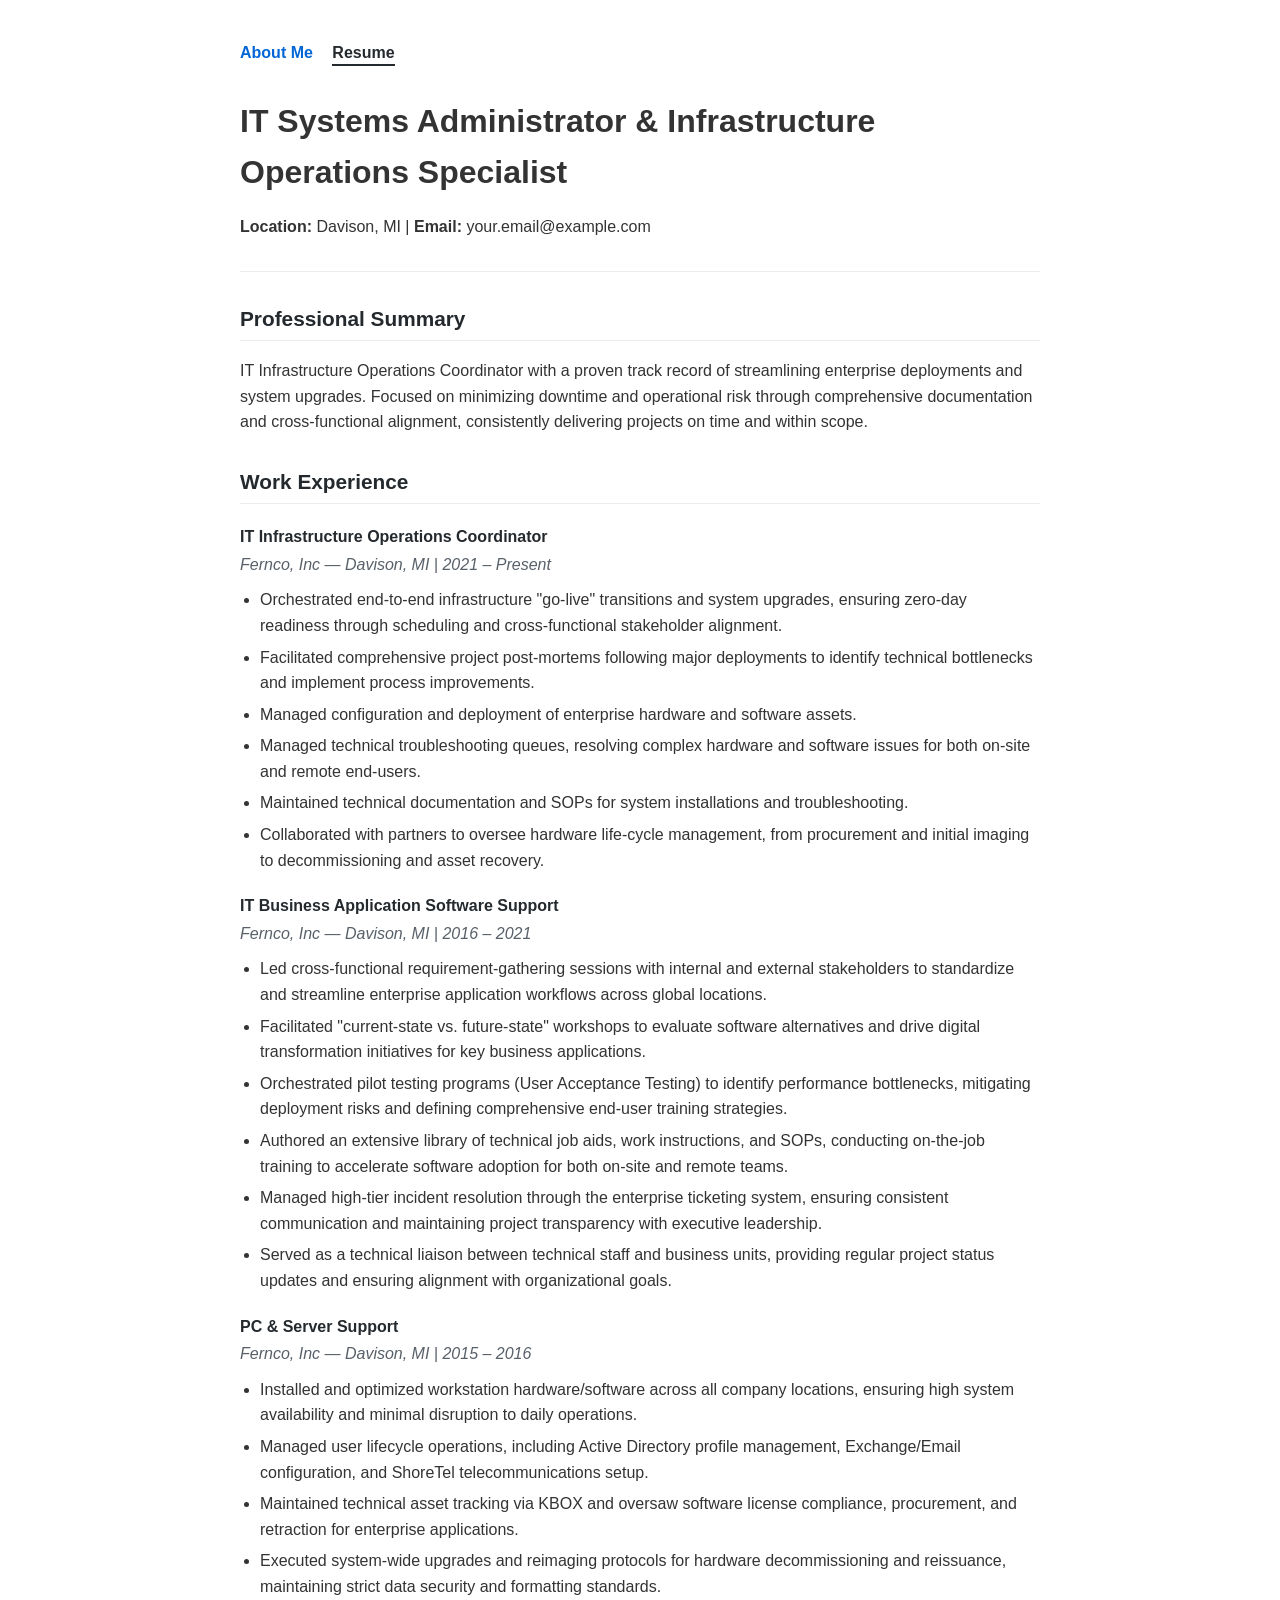
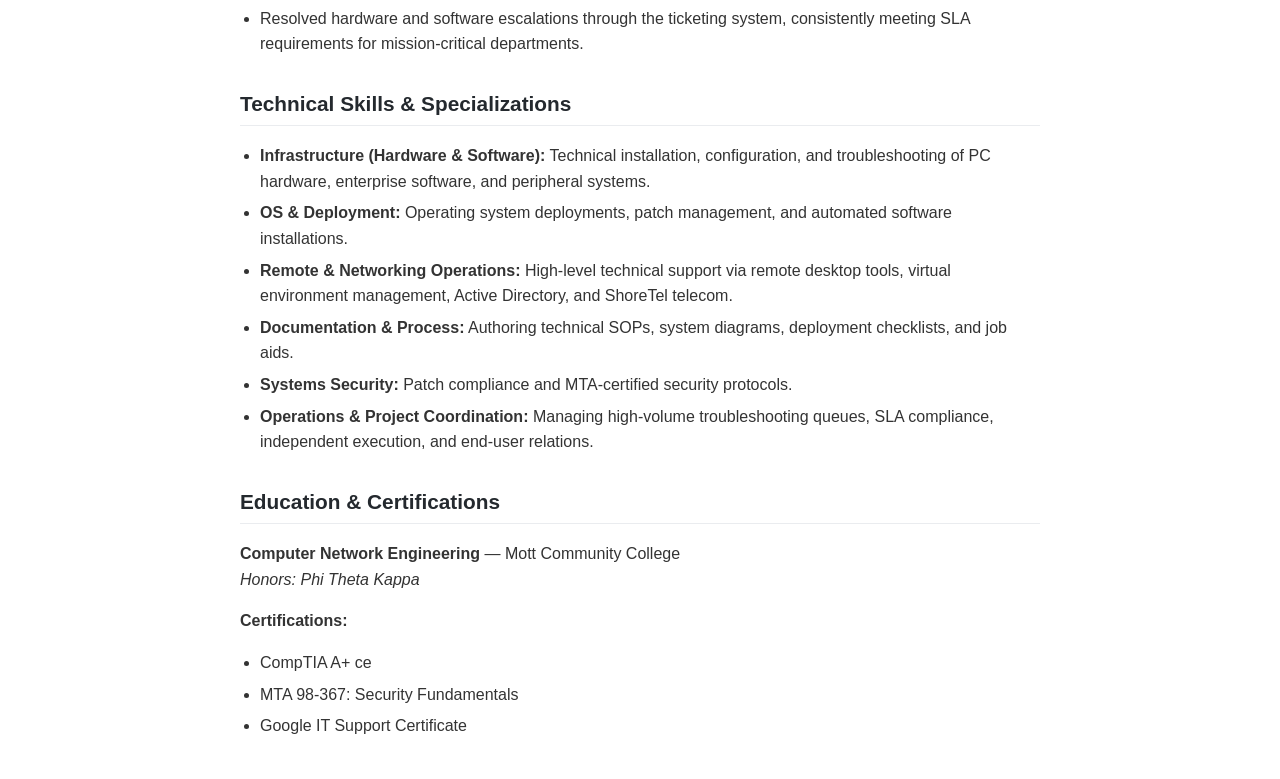
==== resume.html @ 6c5e86e8 "Add files via upload" ====
<!DOCTYPE html>
<html lang="en">
<head>
    <meta charset="UTF-8">
    <meta name="viewport" content="width=device-width, initial-scale=1.0">
    <title>Jacob Tutak - Experience</title>
    <style>
        body { font-family: -apple-system, BlinkMacSystemFont, "Segoe UI", Roboto, sans-serif; max-width: 800px; margin: 40px auto; padding: 0 20px; line-height: 1.6; color: #333; background: #fff; }
        nav { margin-bottom: 30px; }
        nav a { margin-right: 15px; text-decoration: none; font-weight: bold; color: #0366d6; }
        nav a.active { color: #24292e; border-bottom: 2px solid #24292e; padding-bottom: 3px; }
        header { border-bottom: 1px solid #eaecef; padding-bottom: 15px; margin-bottom: 20px; }
        h1 { margin: 0 0 5px 0; }
        h2 { border-bottom: 1px solid #eaecef; padding-bottom: 5px; margin-top: 30px; color: #24292e; font-size: 1.3em; }
        .job-title { font-weight: bold; color: #24292e; margin-top: 20px; margin-bottom: 2px; }
        .job-company { color: #586069; font-style: italic; margin-bottom: 10px; }
        ul { margin-top: 5px; padding-left: 20px; }
        li { margin-bottom: 6px; }
        .skills-grid { display: grid; grid-template-columns: 1fr 1fr; gap: 10px; }
        @media (max-width: 600px) { .skills-grid { grid-template-columns: 1fr; } }
    </style>
</head>
<body>
    <nav>
        <a href="index.html">About Me</a>
        <a href="resume.html" class="active">Resume</a>
    </nav>

    <header>
        <h1>IT Systems Administrator & Infrastructure Operations Specialist</h1>
        <p><strong>Location:</strong> Davison, MI | <strong>Email:</strong> your.email@example.com</p>
    </header>

    <section>
        <h2>Professional Summary</h2>
        <p>IT Infrastructure Operations Coordinator with a proven track record of streamlining enterprise deployments and system upgrades. Focused on minimizing downtime and operational risk through comprehensive documentation and cross-functional alignment, consistently delivering projects on time and within scope.</p>
    </section>

    <section>
        <h2>Work Experience</h2>
        
        <div class="job-title">IT Infrastructure Operations Coordinator</div>
        <div class="job-company">Fernco, Inc — Davison, MI | 2021 – Present</div>
        <ul>
            <li>Orchestrated end-to-end infrastructure "go-live" transitions and system upgrades, ensuring zero-day readiness through scheduling and cross-functional stakeholder alignment.</li>
            <li>Facilitated comprehensive project post-mortems following major deployments to identify technical bottlenecks and implement process improvements.</li>
            <li>Managed configuration and deployment of enterprise hardware and software assets.</li>
            <li>Managed technical troubleshooting queues, resolving complex hardware and software issues for both on-site and remote end-users.</li>
            <li>Maintained technical documentation and SOPs for system installations and troubleshooting.</li>
            <li>Collaborated with partners to oversee hardware life-cycle management, from procurement and initial imaging to decommissioning and asset recovery.</li>
        </ul>

        <div class="job-title">IT Business Application Software Support</div>
        <div class="job-company">Fernco, Inc — Davison, MI | 2016 – 2021</div>
        <ul>
            <li>Led cross-functional requirement-gathering sessions with internal and external stakeholders to standardize and streamline enterprise application workflows across global locations.</li>
            <li>Facilitated "current-state vs. future-state" workshops to evaluate software alternatives and drive digital transformation initiatives for key business applications.</li>
            <li>Orchestrated pilot testing programs (User Acceptance Testing) to identify performance bottlenecks, mitigating deployment risks and defining comprehensive end-user training strategies.</li>
            <li>Authored an extensive library of technical job aids, work instructions, and SOPs, conducting on-the-job training to accelerate software adoption for both on-site and remote teams.</li>
            <li>Managed high-tier incident resolution through the enterprise ticketing system, ensuring consistent communication and maintaining project transparency with executive leadership.</li>
            <li>Served as a technical liaison between technical staff and business units, providing regular project status updates and ensuring alignment with organizational goals.</li>
        </ul>

        <div class="job-title">PC & Server Support</div>
        <div class="job-company">Fernco, Inc — Davison, MI | 2015 – 2016</div>
        <ul>
            <li>Installed and optimized workstation hardware/software across all company locations, ensuring high system availability and minimal disruption to daily operations.</li>
            <li>Managed user lifecycle operations, including Active Directory profile management, Exchange/Email configuration, and ShoreTel telecommunications setup.</li>
            <li>Maintained technical asset tracking via KBOX and oversaw software license compliance, procurement, and retraction for enterprise applications.</li>
            <li>Executed system-wide upgrades and reimaging protocols for hardware decommissioning and reissuance, maintaining strict data security and formatting standards.</li>
            <li>Resolved hardware and software escalations through the ticketing system, consistently meeting SLA requirements for mission-critical departments.</li>
        </ul>
    </section>

    <section>
        <h2>Technical Skills & Specializations</h2>
        <ul>
            <li><strong>Infrastructure (Hardware & Software):</strong> Technical installation, configuration, and troubleshooting of PC hardware, enterprise software, and peripheral systems.</li>
            <li><strong>OS & Deployment:</strong> Operating system deployments, patch management, and automated software installations.</li>
            <li><strong>Remote & Networking Operations:</strong> High-level technical support via remote desktop tools, virtual environment management, Active Directory, and ShoreTel telecom.</li>
            <li><strong>Documentation & Process:</strong> Authoring technical SOPs, system diagrams, deployment checklists, and job aids.</li>
            <li><strong>Systems Security:</strong> Patch compliance and MTA-certified security protocols.</li>
            <li><strong>Operations & Project Coordination:</strong> Managing high-volume troubleshooting queues, SLA compliance, independent execution, and end-user relations.</li>
        </ul>
    </section>

    <section>
        <h2>Education & Certifications</h2>
        <p><strong>Computer Network Engineering</strong> — Mott Community College<br>
        <em>Honors: Phi Theta Kappa</em></p>
        
        <p><strong>Certifications:</strong></p>
        <ul>
            <li>CompTIA A+ ce</li>
            <li>MTA 98-367: Security Fundamentals</li>
            <li>Google IT Support Certificate</li>
        </ul>
    </section>
</body>
</html>
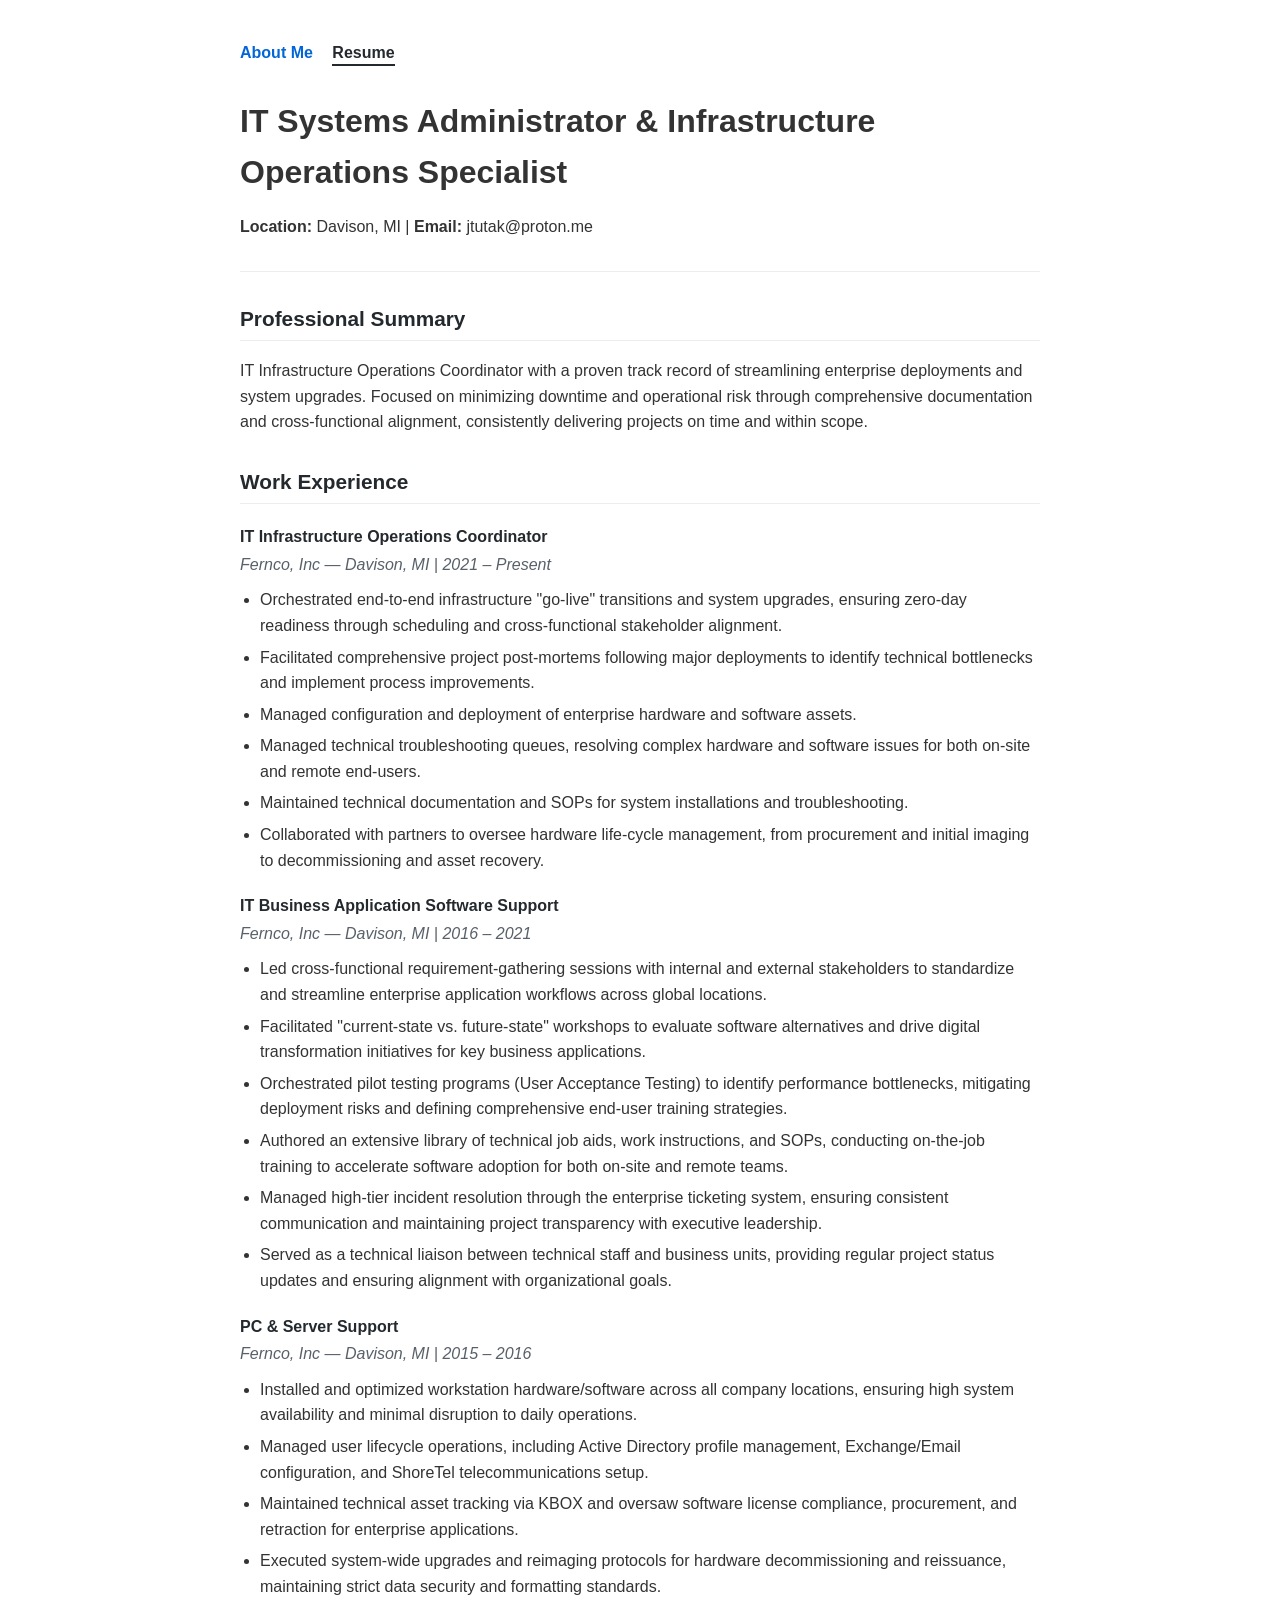
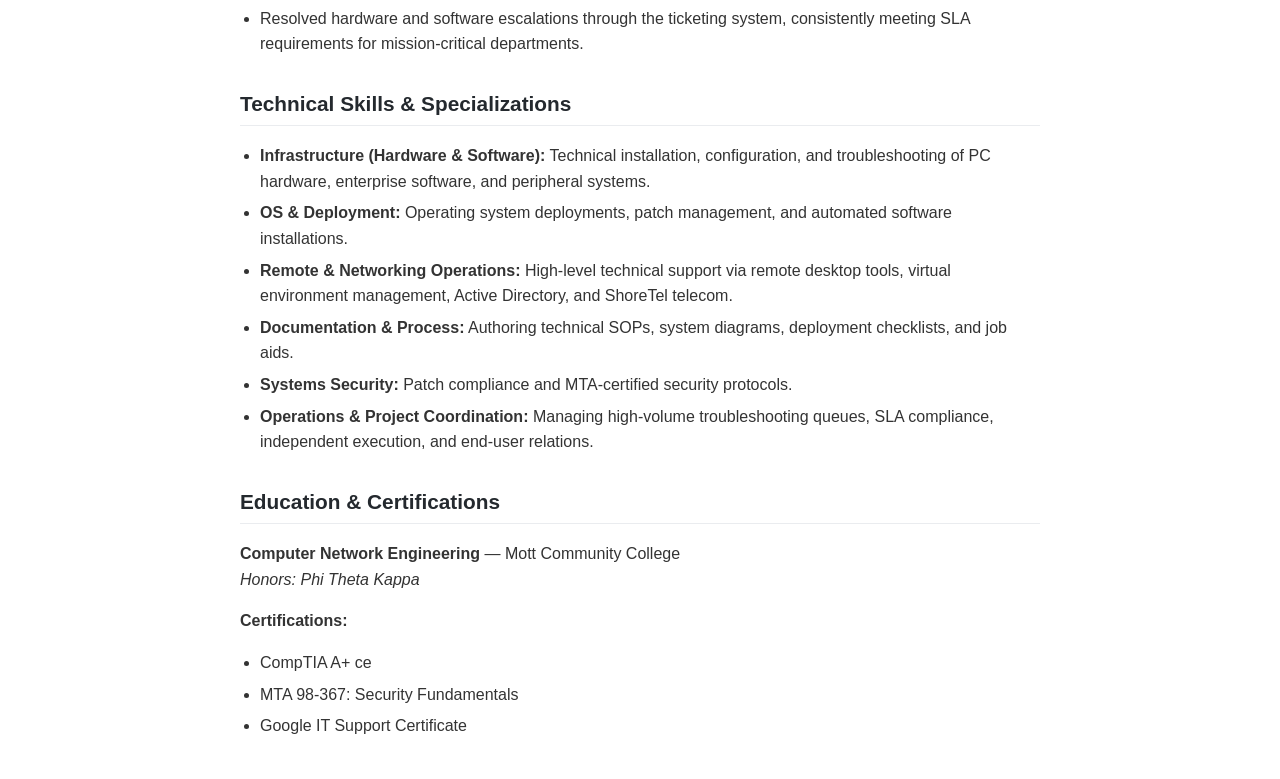
==== commit 0cb4de71: "Update email and formatting in resume.html Updated email address in the resume and made minor format" ====
--- a/resume.html
+++ b/resume.html
@@ -28,7 +28,7 @@
 
     <header>
         <h1>IT Systems Administrator & Infrastructure Operations Specialist</h1>
-        <p><strong>Location:</strong> Davison, MI | <strong>Email:</strong> your.email@example.com</p>
+        <p><strong>Location:</strong> Davison, MI | <strong>Email:</strong> jtutak@proton.me</p>
     </header>
 
     <section>
@@ -97,4 +97,4 @@
         </ul>
     </section>
 </body>
-</html>+</html>
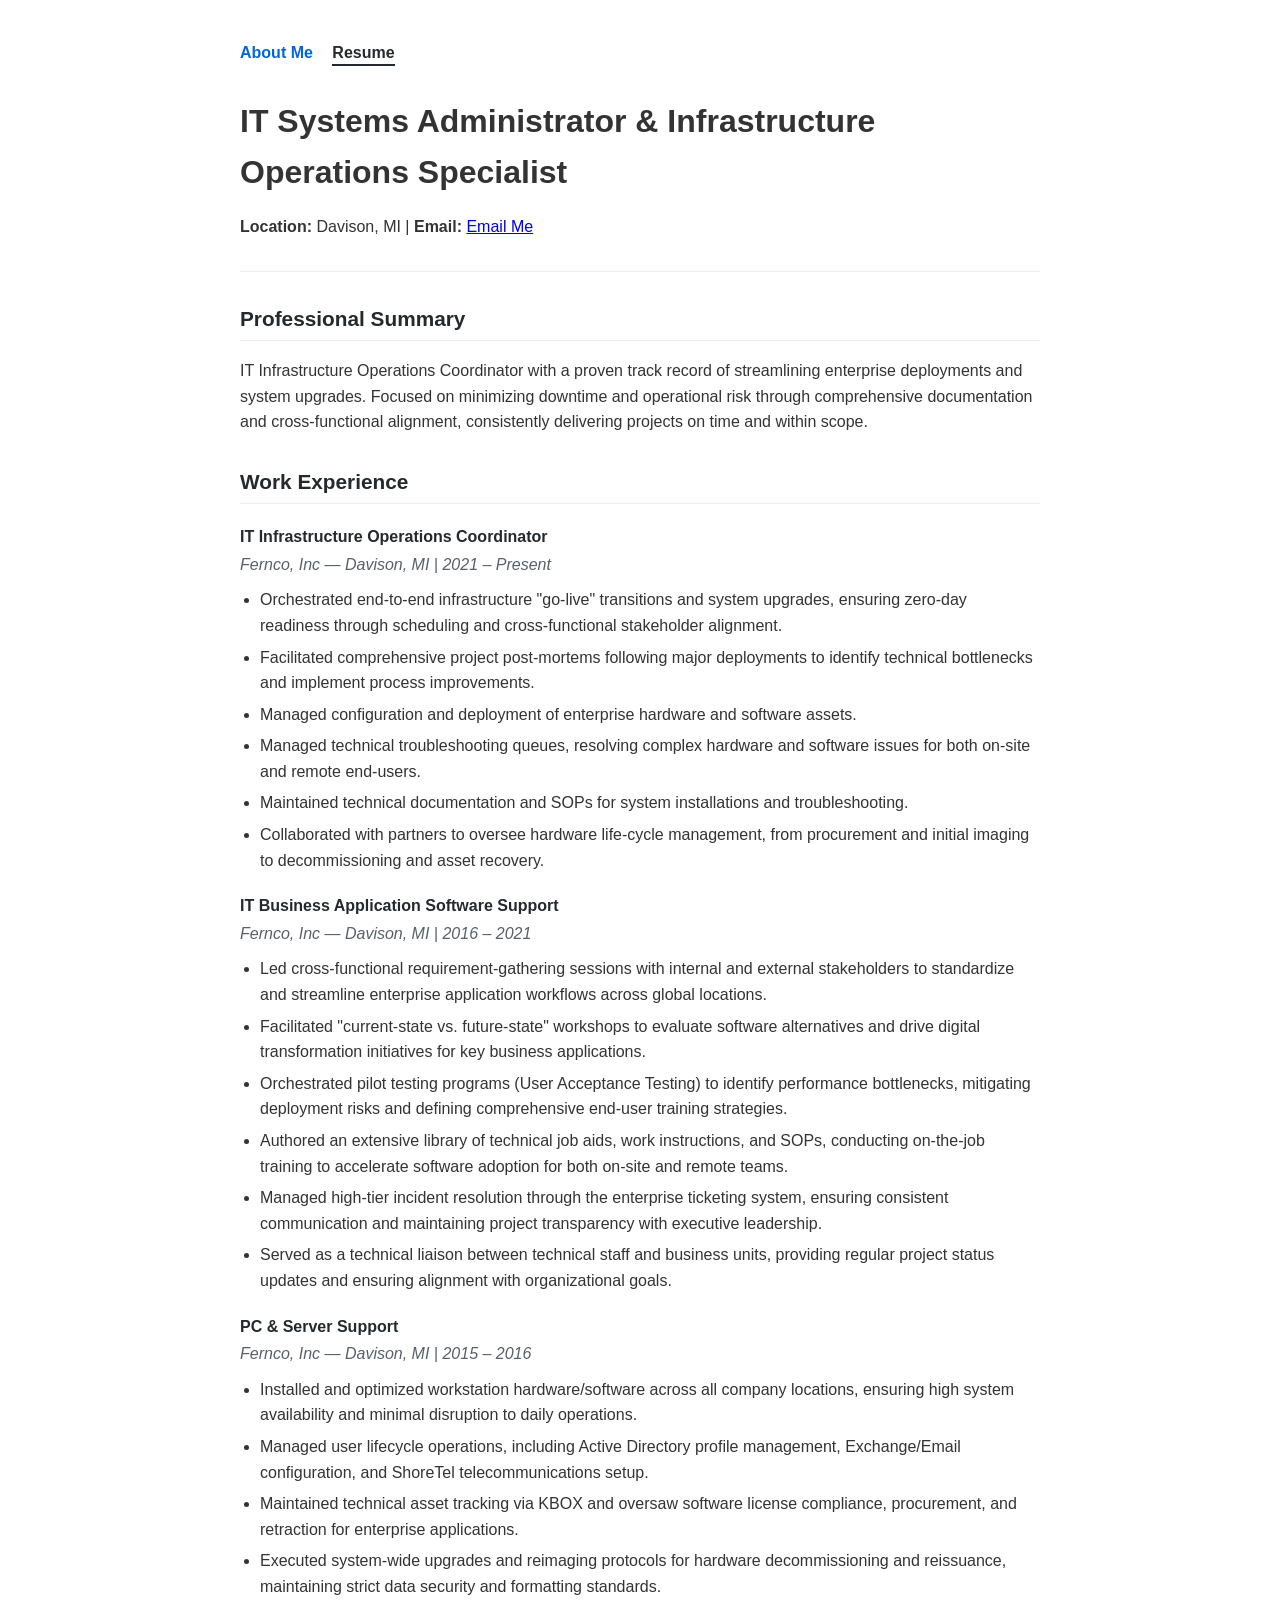
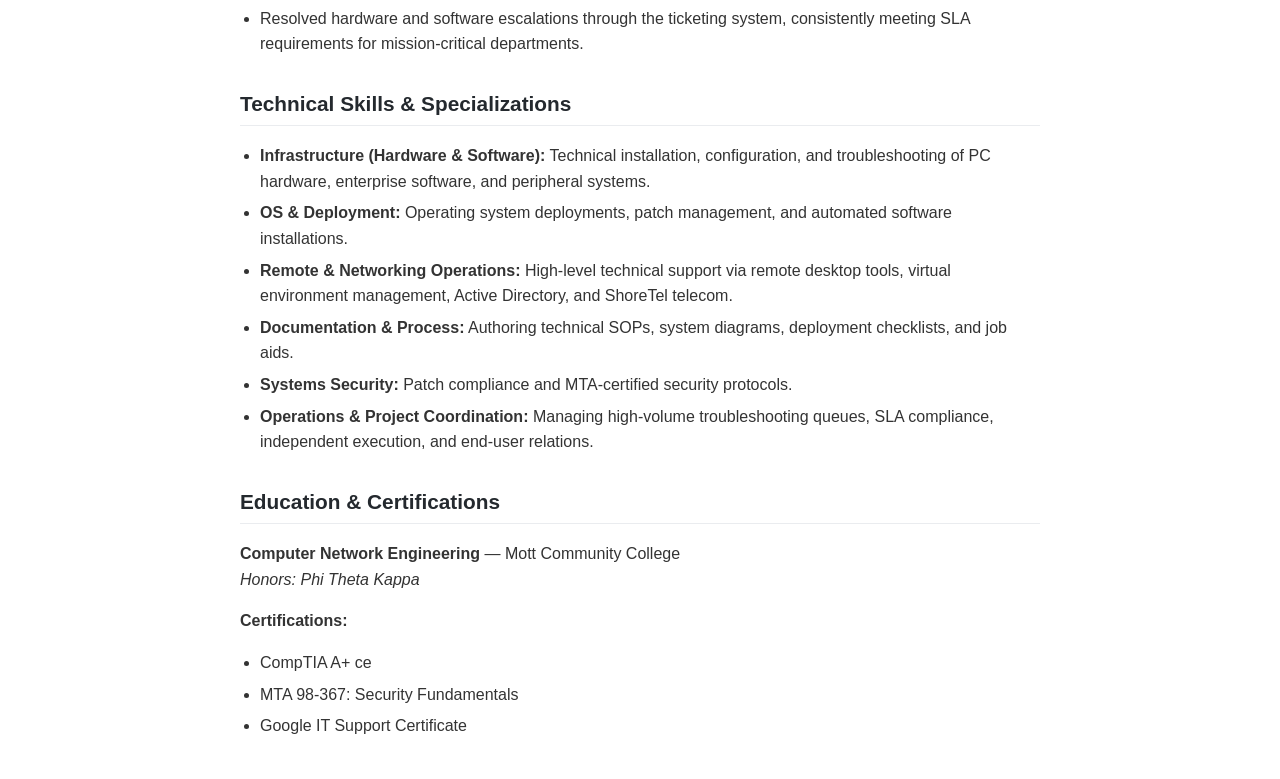
==== commit af4aa8e3: "Enhance resume.html with email link and formatting Updated the resume HTML file to include a mailto " ====
--- a/resume.html
+++ b/resume.html
@@ -28,7 +28,7 @@
 
     <header>
         <h1>IT Systems Administrator & Infrastructure Operations Specialist</h1>
-        <p><strong>Location:</strong> Davison, MI | <strong>Email:</strong> jtutak@proton.me</p>
+        <p><strong>Location:</strong> Davison, MI | <strong>Email:</strong> <a href="mailto:jtutak@proton.me">Email Me</a></p>
     </header>
 
     <section>
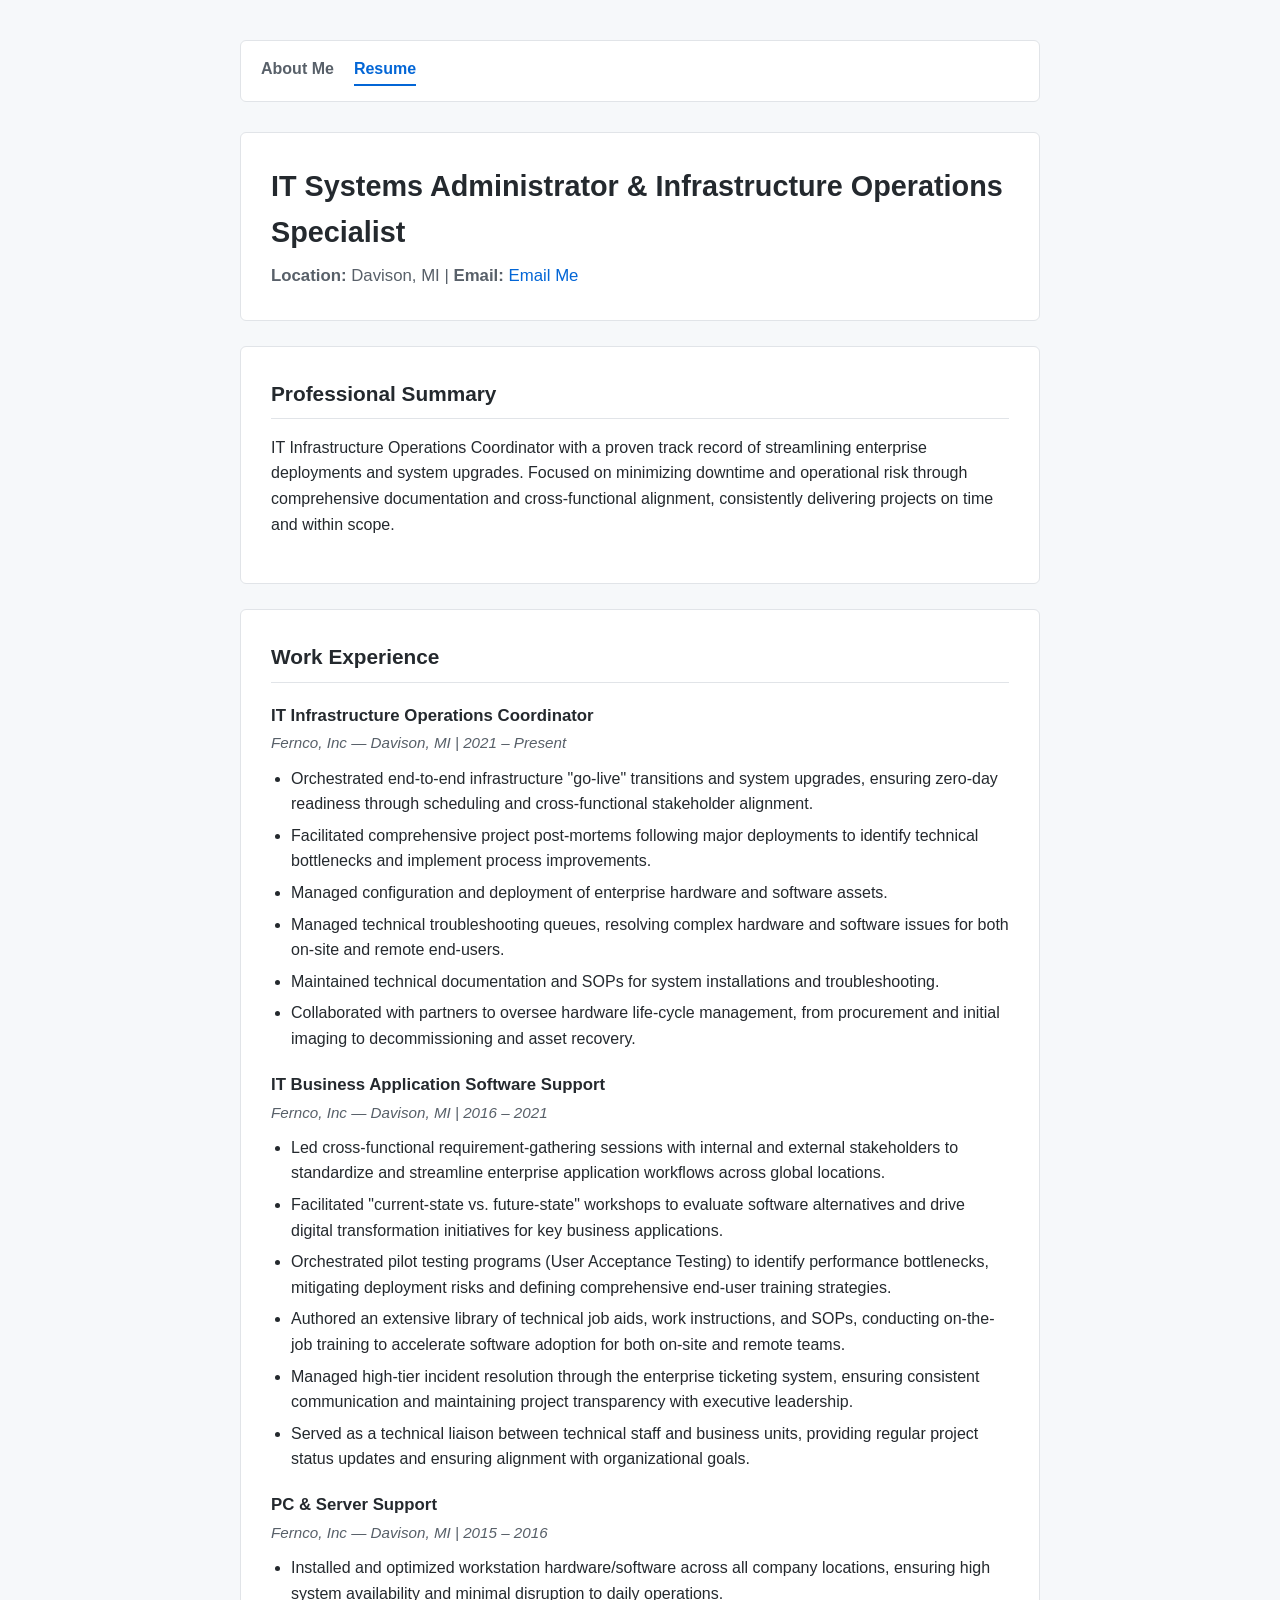
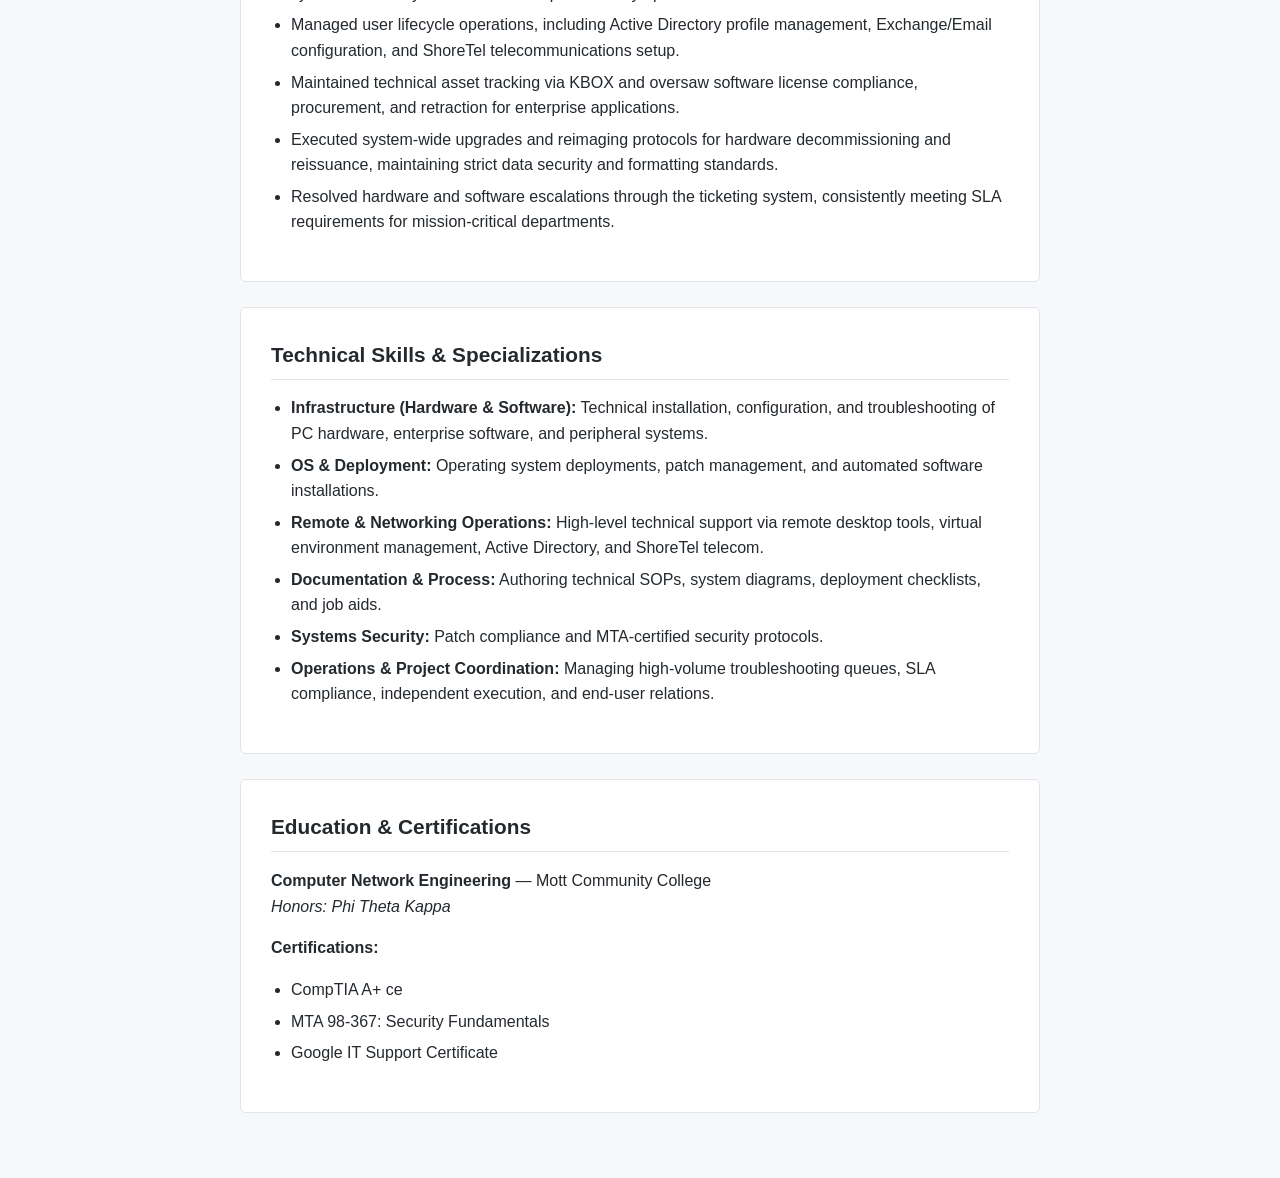
==== commit 76bf8009: "Add files via upload" ====
--- a/resume.html
+++ b/resume.html
@@ -3,22 +3,9 @@
 <head>
     <meta charset="UTF-8">
     <meta name="viewport" content="width=device-width, initial-scale=1.0">
-    <title>Jacob Tutak - Experience</title>
-    <style>
-        body { font-family: -apple-system, BlinkMacSystemFont, "Segoe UI", Roboto, sans-serif; max-width: 800px; margin: 40px auto; padding: 0 20px; line-height: 1.6; color: #333; background: #fff; }
-        nav { margin-bottom: 30px; }
-        nav a { margin-right: 15px; text-decoration: none; font-weight: bold; color: #0366d6; }
-        nav a.active { color: #24292e; border-bottom: 2px solid #24292e; padding-bottom: 3px; }
-        header { border-bottom: 1px solid #eaecef; padding-bottom: 15px; margin-bottom: 20px; }
-        h1 { margin: 0 0 5px 0; }
-        h2 { border-bottom: 1px solid #eaecef; padding-bottom: 5px; margin-top: 30px; color: #24292e; font-size: 1.3em; }
-        .job-title { font-weight: bold; color: #24292e; margin-top: 20px; margin-bottom: 2px; }
-        .job-company { color: #586069; font-style: italic; margin-bottom: 10px; }
-        ul { margin-top: 5px; padding-left: 20px; }
-        li { margin-bottom: 6px; }
-        .skills-grid { display: grid; grid-template-columns: 1fr 1fr; gap: 10px; }
-        @media (max-width: 600px) { .skills-grid { grid-template-columns: 1fr; } }
-    </style>
+    <title>Jacob Tutak - Resume</title>
+    <!-- external CSS file -->
+    <link rel="stylesheet" href="style.css">
 </head>
 <body>
     <nav>
@@ -28,73 +15,75 @@
 
     <header>
         <h1>IT Systems Administrator & Infrastructure Operations Specialist</h1>
-        <p><strong>Location:</strong> Davison, MI | <strong>Email:</strong> <a href="mailto:jtutak@proton.me">Email Me</a></p>
+        <p class="tagline"><strong>Location:</strong> Davison, MI | <strong>Email:</strong> <a href="mailto:jtutak@proton.me">Email Me</a></p>
     </header>
 
-    <section>
-        <h2>Professional Summary</h2>
-        <p>IT Infrastructure Operations Coordinator with a proven track record of streamlining enterprise deployments and system upgrades. Focused on minimizing downtime and operational risk through comprehensive documentation and cross-functional alignment, consistently delivering projects on time and within scope.</p>
-    </section>
+    <main>
+        <div class="card">
+            <h2>Professional Summary</h2>
+            <p>IT Infrastructure Operations Coordinator with a proven track record of streamlining enterprise deployments and system upgrades. Focused on minimizing downtime and operational risk through comprehensive documentation and cross-functional alignment, consistently delivering projects on time and within scope.</p>
+        </div>
 
-    <section>
-        <h2>Work Experience</h2>
-        
-        <div class="job-title">IT Infrastructure Operations Coordinator</div>
-        <div class="job-company">Fernco, Inc — Davison, MI | 2021 – Present</div>
-        <ul>
-            <li>Orchestrated end-to-end infrastructure "go-live" transitions and system upgrades, ensuring zero-day readiness through scheduling and cross-functional stakeholder alignment.</li>
-            <li>Facilitated comprehensive project post-mortems following major deployments to identify technical bottlenecks and implement process improvements.</li>
-            <li>Managed configuration and deployment of enterprise hardware and software assets.</li>
-            <li>Managed technical troubleshooting queues, resolving complex hardware and software issues for both on-site and remote end-users.</li>
-            <li>Maintained technical documentation and SOPs for system installations and troubleshooting.</li>
-            <li>Collaborated with partners to oversee hardware life-cycle management, from procurement and initial imaging to decommissioning and asset recovery.</li>
-        </ul>
+        <div class="card">
+            <h2>Work Experience</h2>
+            
+            <div class="job-title">IT Infrastructure Operations Coordinator</div>
+            <div class="job-company">Fernco, Inc — Davison, MI | 2021 – Present</div>
+            <ul>
+                <li>Orchestrated end-to-end infrastructure "go-live" transitions and system upgrades, ensuring zero-day readiness through scheduling and cross-functional stakeholder alignment.</li>
+                <li>Facilitated comprehensive project post-mortems following major deployments to identify technical bottlenecks and implement process improvements.</li>
+                <li>Managed configuration and deployment of enterprise hardware and software assets.</li>
+                <li>Managed technical troubleshooting queues, resolving complex hardware and software issues for both on-site and remote end-users.</li>
+                <li>Maintained technical documentation and SOPs for system installations and troubleshooting.</li>
+                <li>Collaborated with partners to oversee hardware life-cycle management, from procurement and initial imaging to decommissioning and asset recovery.</li>
+            </ul>
 
-        <div class="job-title">IT Business Application Software Support</div>
-        <div class="job-company">Fernco, Inc — Davison, MI | 2016 – 2021</div>
-        <ul>
-            <li>Led cross-functional requirement-gathering sessions with internal and external stakeholders to standardize and streamline enterprise application workflows across global locations.</li>
-            <li>Facilitated "current-state vs. future-state" workshops to evaluate software alternatives and drive digital transformation initiatives for key business applications.</li>
-            <li>Orchestrated pilot testing programs (User Acceptance Testing) to identify performance bottlenecks, mitigating deployment risks and defining comprehensive end-user training strategies.</li>
-            <li>Authored an extensive library of technical job aids, work instructions, and SOPs, conducting on-the-job training to accelerate software adoption for both on-site and remote teams.</li>
-            <li>Managed high-tier incident resolution through the enterprise ticketing system, ensuring consistent communication and maintaining project transparency with executive leadership.</li>
-            <li>Served as a technical liaison between technical staff and business units, providing regular project status updates and ensuring alignment with organizational goals.</li>
-        </ul>
+            <div class="job-title">IT Business Application Software Support</div>
+            <div class="job-company">Fernco, Inc — Davison, MI | 2016 – 2021</div>
+            <ul>
+                <li>Led cross-functional requirement-gathering sessions with internal and external stakeholders to standardize and streamline enterprise application workflows across global locations.</li>
+                <li>Facilitated "current-state vs. future-state" workshops to evaluate software alternatives and drive digital transformation initiatives for key business applications.</li>
+                <li>Orchestrated pilot testing programs (User Acceptance Testing) to identify performance bottlenecks, mitigating deployment risks and defining comprehensive end-user training strategies.</li>
+                <li>Authored an extensive library of technical job aids, work instructions, and SOPs, conducting on-the-job training to accelerate software adoption for both on-site and remote teams.</li>
+                <li>Managed high-tier incident resolution through the enterprise ticketing system, ensuring consistent communication and maintaining project transparency with executive leadership.</li>
+                <li>Served as a technical liaison between technical staff and business units, providing regular project status updates and ensuring alignment with organizational goals.</li>
+            </ul>
 
-        <div class="job-title">PC & Server Support</div>
-        <div class="job-company">Fernco, Inc — Davison, MI | 2015 – 2016</div>
-        <ul>
-            <li>Installed and optimized workstation hardware/software across all company locations, ensuring high system availability and minimal disruption to daily operations.</li>
-            <li>Managed user lifecycle operations, including Active Directory profile management, Exchange/Email configuration, and ShoreTel telecommunications setup.</li>
-            <li>Maintained technical asset tracking via KBOX and oversaw software license compliance, procurement, and retraction for enterprise applications.</li>
-            <li>Executed system-wide upgrades and reimaging protocols for hardware decommissioning and reissuance, maintaining strict data security and formatting standards.</li>
-            <li>Resolved hardware and software escalations through the ticketing system, consistently meeting SLA requirements for mission-critical departments.</li>
-        </ul>
-    </section>
+            <div class="job-title">PC & Server Support</div>
+            <div class="job-company">Fernco, Inc — Davison, MI | 2015 – 2016</div>
+            <ul>
+                <li>Installed and optimized workstation hardware/software across all company locations, ensuring high system availability and minimal disruption to daily operations.</li>
+                <li>Managed user lifecycle operations, including Active Directory profile management, Exchange/Email configuration, and ShoreTel telecommunications setup.</li>
+                <li>Maintained technical asset tracking via KBOX and oversaw software license compliance, procurement, and retraction for enterprise applications.</li>
+                <li>Executed system-wide upgrades and reimaging protocols for hardware decommissioning and reissuance, maintaining strict data security and formatting standards.</li>
+                <li>Resolved hardware and software escalations through the ticketing system, consistently meeting SLA requirements for mission-critical departments.</li>
+            </ul>
+        </div>
 
-    <section>
-        <h2>Technical Skills & Specializations</h2>
-        <ul>
-            <li><strong>Infrastructure (Hardware & Software):</strong> Technical installation, configuration, and troubleshooting of PC hardware, enterprise software, and peripheral systems.</li>
-            <li><strong>OS & Deployment:</strong> Operating system deployments, patch management, and automated software installations.</li>
-            <li><strong>Remote & Networking Operations:</strong> High-level technical support via remote desktop tools, virtual environment management, Active Directory, and ShoreTel telecom.</li>
-            <li><strong>Documentation & Process:</strong> Authoring technical SOPs, system diagrams, deployment checklists, and job aids.</li>
-            <li><strong>Systems Security:</strong> Patch compliance and MTA-certified security protocols.</li>
-            <li><strong>Operations & Project Coordination:</strong> Managing high-volume troubleshooting queues, SLA compliance, independent execution, and end-user relations.</li>
-        </ul>
-    </section>
+        <div class="card">
+            <h2>Technical Skills & Specializations</h2>
+            <ul>
+                <li><strong>Infrastructure (Hardware & Software):</strong> Technical installation, configuration, and troubleshooting of PC hardware, enterprise software, and peripheral systems.</li>
+                <li><strong>OS & Deployment:</strong> Operating system deployments, patch management, and automated software installations.</li>
+                <li><strong>Remote & Networking Operations:</strong> High-level technical support via remote desktop tools, virtual environment management, Active Directory, and ShoreTel telecom.</li>
+                <li><strong>Documentation & Process:</strong> Authoring technical SOPs, system diagrams, deployment checklists, and job aids.</li>
+                <li><strong>Systems Security:</strong> Patch compliance and MTA-certified security protocols.</li>
+                <li><strong>Operations & Project Coordination:</strong> Managing high-volume troubleshooting queues, SLA compliance, independent execution, and end-user relations.</li>
+            </ul>
+        </div>
 
-    <section>
-        <h2>Education & Certifications</h2>
-        <p><strong>Computer Network Engineering</strong> — Mott Community College<br>
-        <em>Honors: Phi Theta Kappa</em></p>
-        
-        <p><strong>Certifications:</strong></p>
-        <ul>
-            <li>CompTIA A+ ce</li>
-            <li>MTA 98-367: Security Fundamentals</li>
-            <li>Google IT Support Certificate</li>
-        </ul>
-    </section>
+        <div class="card">
+            <h2>Education & Certifications</h2>
+            <p><strong>Computer Network Engineering</strong> — Mott Community College<br>
+            <em>Honors: Phi Theta Kappa</em></p>
+            
+            <p><strong>Certifications:</strong></p>
+            <ul>
+                <li>CompTIA A+ ce</li>
+                <li>MTA 98-367: Security Fundamentals</li>
+                <li>Google IT Support Certificate</li>
+            </ul>
+        </div>
+    </main>
 </body>
-</html>
+</html>
--- a/style.css
+++ b/style.css
@@ -0,0 +1,70 @@
+:root {
+    --primary: #0366d6;
+    --text-main: #24292e;
+    --text-muted: #586069;
+    --bg-body: #f6f8fa;
+    --bg-card: #ffffff;
+    --border-color: #e1e4e8;
+}
+
+body { 
+    font-family: -apple-system, BlinkMacSystemFont, "Segoe UI", Roboto, Helvetica, Arial, sans-serif; 
+    max-width: 800px; 
+    margin: 0 auto; 
+    padding: 40px 20px; 
+    line-height: 1.6; 
+    color: var(--text-main); 
+    background: var(--bg-body); 
+}
+
+/* Navigation Bar */
+nav { 
+    background: var(--bg-card);
+    padding: 15px 20px;
+    border-radius: 6px;
+    border: 1px solid var(--border-color);
+    margin-bottom: 30px;
+    display: flex;
+    gap: 20px;
+}
+nav a { 
+    text-decoration: none; 
+    font-weight: 600; 
+    color: var(--text-muted); 
+    transition: color 0.2s;
+}
+nav a:hover { color: var(--primary); }
+nav a.active { 
+    color: var(--primary); 
+    border-bottom: 2px solid var(--primary); 
+    padding-bottom: 2px; 
+}
+
+/* Headers & Containers */
+header { 
+    background: var(--bg-card);
+    padding: 30px;
+    border-radius: 6px;
+    border: 1px solid var(--border-color);
+    margin-bottom: 25px; 
+}
+h1 { margin: 0 0 8px 0; font-size: 1.8em; color: var(--text-main); }
+.tagline { color: var(--text-muted); font-size: 1.05em; margin: 0; }
+
+.card { 
+    background: var(--bg-card); 
+    padding: 30px; 
+    border-radius: 6px; 
+    border: 1px solid var(--border-color); 
+    margin-bottom: 25px; 
+}
+h2 { margin-top: 0; color: var(--text-main); font-size: 1.3em; border-bottom: 1px solid var(--border-color); padding-bottom: 8px; margin-bottom: 15px; }
+
+.job-title { font-weight: 700; color: var(--text-main); margin-top: 20px; margin-bottom: 2px; font-size: 1.05em; }
+.job-company { color: var(--text-muted); font-style: italic; margin-bottom: 10px; font-size: 0.95em; }
+
+ul { margin-top: 5px; padding-left: 20px; color: var(--text-main); }
+li { margin-bottom: 6px; }
+
+a { color: var(--primary); text-decoration: none; }
+a:hover { text-decoration: underline; }
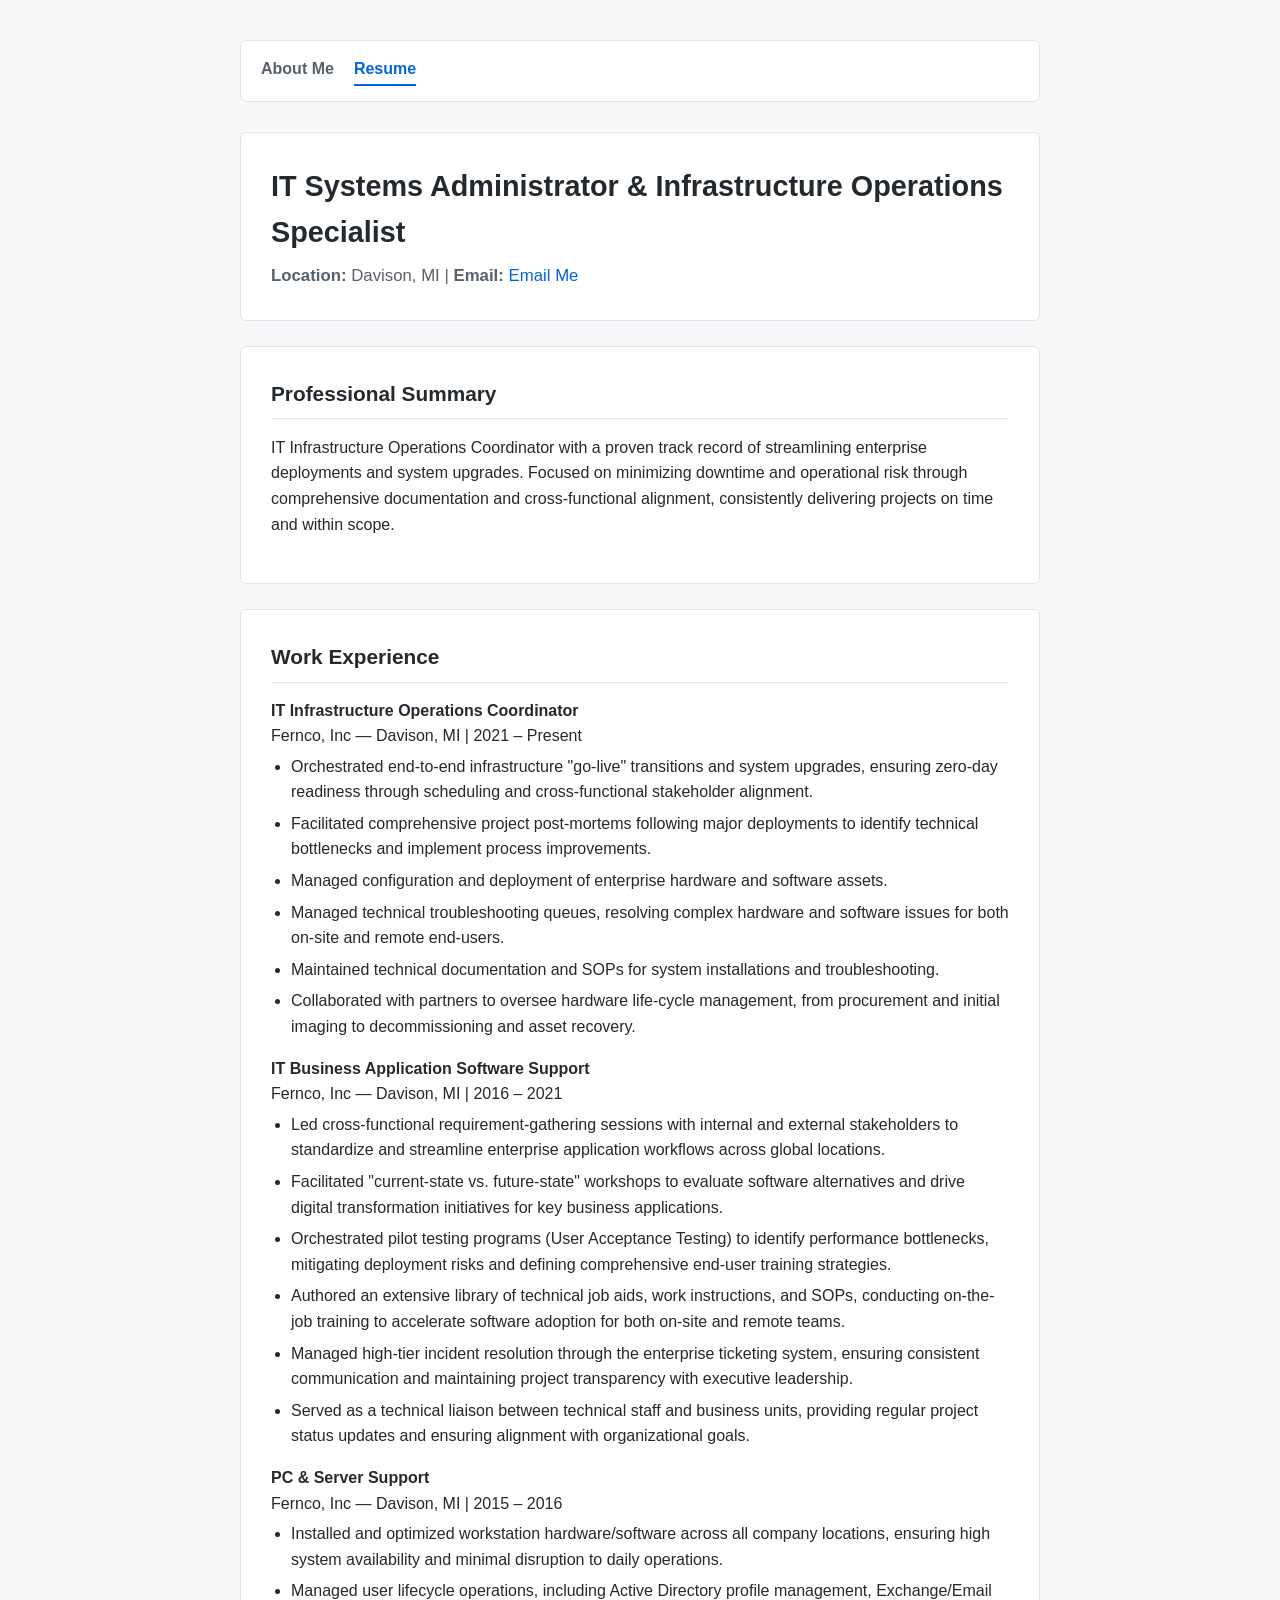
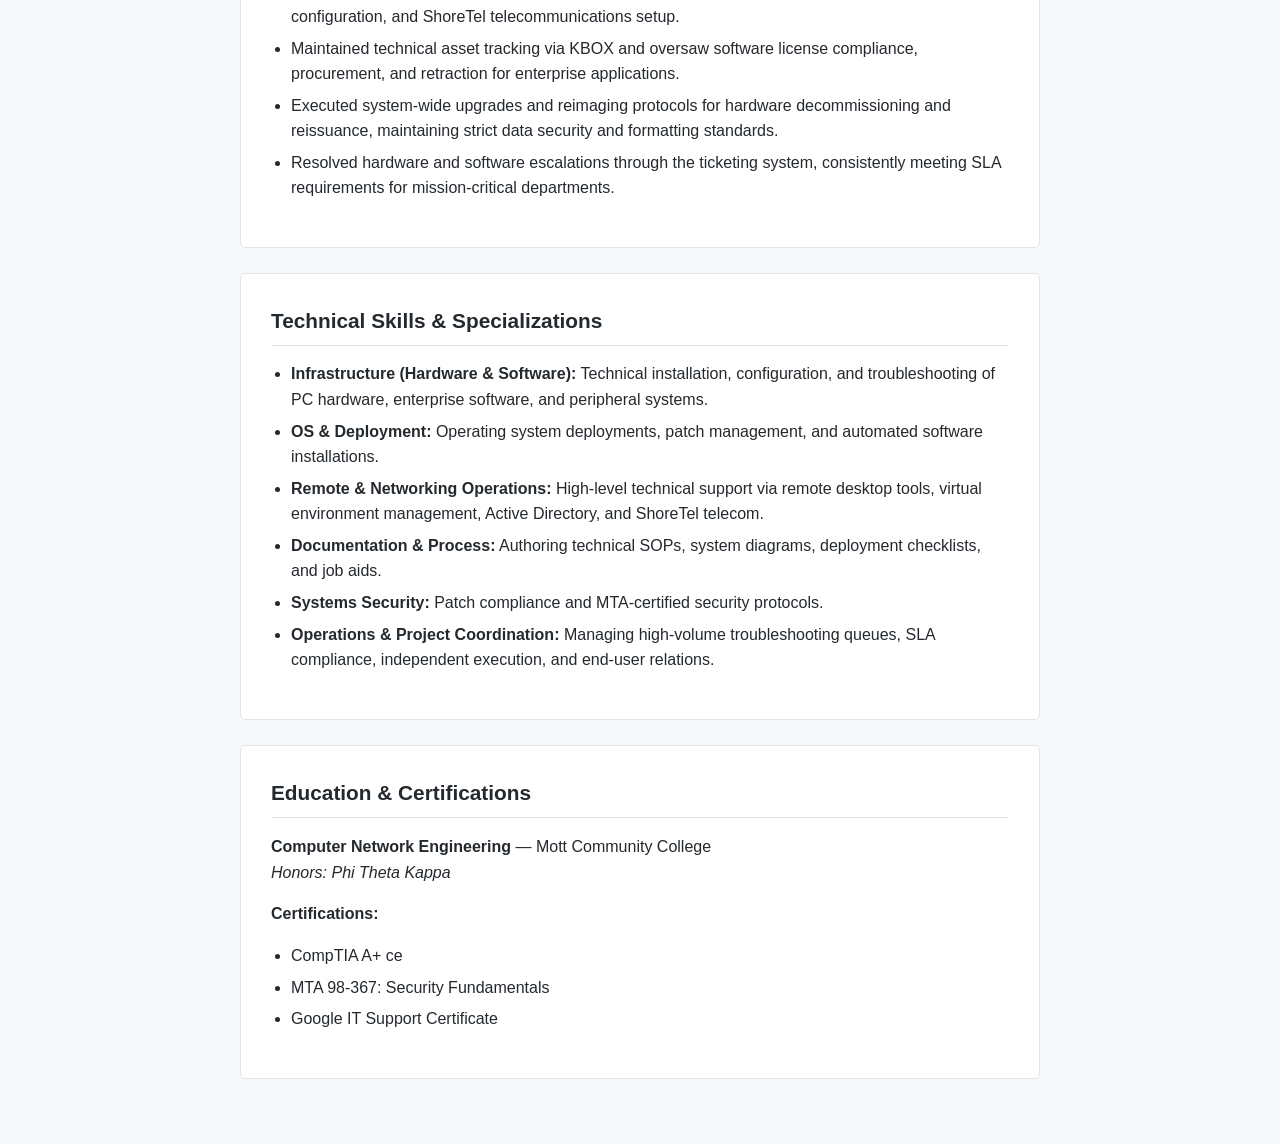
==== commit a29bd269: "Fix HTML encoding issues in resume.html" ====
--- a/resume.html
+++ b/resume.html
@@ -27,7 +27,7 @@
         <div class="card">
             <h2>Work Experience</h2>
             
-            <div class="job-title">IT Infrastructure Operations Coordinator</div>
+            <strong><div class="job-title">IT Infrastructure Operations Coordinator</div></strong>
             <div class="job-company">Fernco, Inc — Davison, MI | 2021 – Present</div>
             <ul>
                 <li>Orchestrated end-to-end infrastructure "go-live" transitions and system upgrades, ensuring zero-day readiness through scheduling and cross-functional stakeholder alignment.</li>
@@ -38,7 +38,7 @@
                 <li>Collaborated with partners to oversee hardware life-cycle management, from procurement and initial imaging to decommissioning and asset recovery.</li>
             </ul>
 
-            <div class="job-title">IT Business Application Software Support</div>
+            <strong><div class="job-title">IT Business Application Software Support</div></strong>
             <div class="job-company">Fernco, Inc — Davison, MI | 2016 – 2021</div>
             <ul>
                 <li>Led cross-functional requirement-gathering sessions with internal and external stakeholders to standardize and streamline enterprise application workflows across global locations.</li>
@@ -49,7 +49,7 @@
                 <li>Served as a technical liaison between technical staff and business units, providing regular project status updates and ensuring alignment with organizational goals.</li>
             </ul>
 
-            <div class="job-title">PC & Server Support</div>
+            <strong><div class="job-title">PC & Server Support</div></strong>
             <div class="job-company">Fernco, Inc — Davison, MI | 2015 – 2016</div>
             <ul>
                 <li>Installed and optimized workstation hardware/software across all company locations, ensuring high system availability and minimal disruption to daily operations.</li>
@@ -86,4 +86,4 @@
         </div>
     </main>
 </body>
-</html>+</html>
--- a/style.css
+++ b/style.css
@@ -60,11 +60,35 @@
 }
 h2 { margin-top: 0; color: var(--text-main); font-size: 1.3em; border-bottom: 1px solid var(--border-color); padding-bottom: 8px; margin-bottom: 15px; }
 
-.job-title { font-weight: 700; color: var(--text-main); margin-top: 20px; margin-bottom: 2px; font-size: 1.05em; }
-.job-company { color: var(--text-muted); font-style: italic; margin-bottom: 10px; font-size: 0.95em; }
-
 ul { margin-top: 5px; padding-left: 20px; color: var(--text-main); }
 li { margin-bottom: 6px; }
 
 a { color: var(--primary); text-decoration: none; }
-a:hover { text-decoration: underline; }+a:hover { text-decoration: underline; }
+
+/* Action Buttons Grid */
+.button-group {
+    display: flex;
+    gap: 12px;
+    flex-wrap: wrap;
+    margin-top: 15px;
+}
+.btn {
+    display: inline-block;
+    background: var(--primary);
+    color: white;
+    padding: 10px 18px;
+    border-radius: 6px;
+    font-weight: 600;
+    font-size: 0.95em;
+    text-decoration: none;
+    transition: opacity 0.2s;
+}
+.btn:hover {
+    opacity: 0.9;
+    text-decoration: none;
+}
+.btn-secondary {
+    background: #e1e4e8;
+    color: var(--text-main);
+}
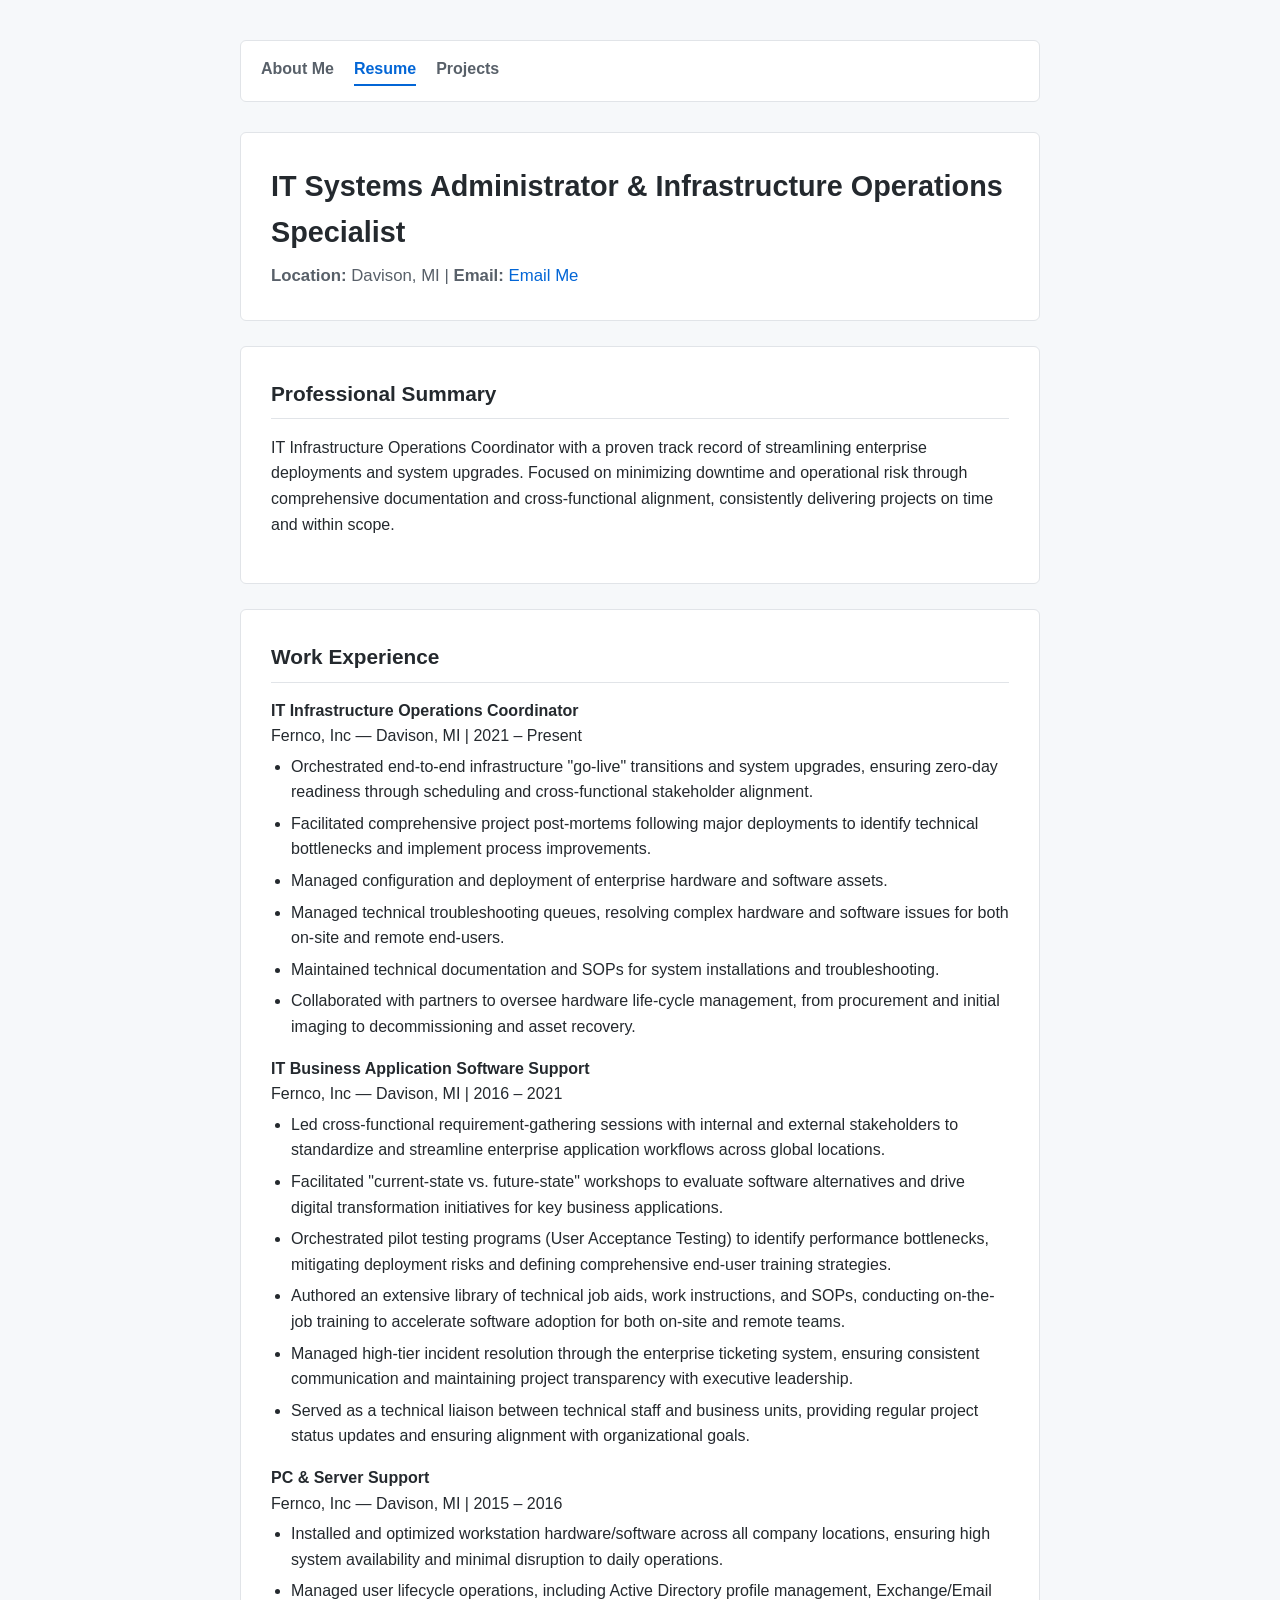
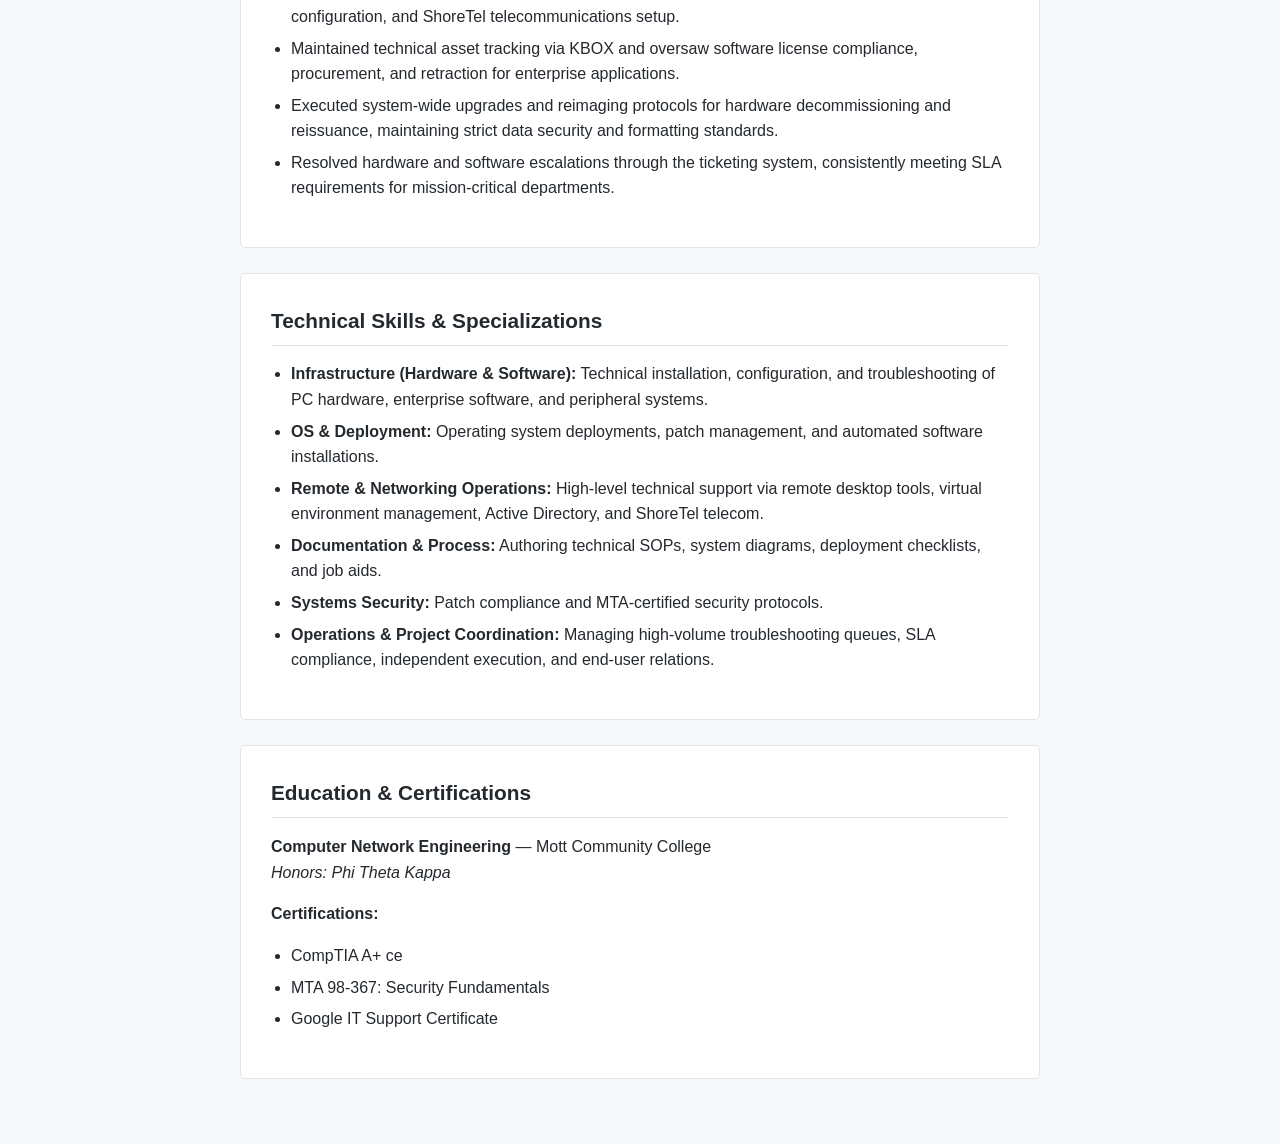
==== commit e20bb7b1: "Add files via upload" ====
--- a/resume.html
+++ b/resume.html
@@ -11,6 +11,7 @@
     <nav>
         <a href="index.html">About Me</a>
         <a href="resume.html" class="active">Resume</a>
+        <a href="projects.html">Projects</a>
     </nav>
 
     <header>
@@ -86,4 +87,4 @@
         </div>
     </main>
 </body>
-</html>
+</html>
--- a/style.css
+++ b/style.css
@@ -91,4 +91,39 @@
 .btn-secondary {
     background: #e1e4e8;
     color: var(--text-main);
+}
+
+/* Projects Grid Styles */
+.project-grid {
+    display: grid;
+    grid-template-columns: repeat(auto-fill, minmax(300px, 1fr));
+    gap: 20px;
+    margin-top: 20px;
+}
+.project-card {
+    background: var(--bg-card);
+    border: 1px solid var(--border-color);
+    border-radius: 6px;
+    padding: 25px;
+    display: flex;
+    flex-direction: column;
+    justify-content: space-between;
+}
+.project-title {
+    font-size: 1.15em;
+    font-weight: 700;
+    margin-bottom: 10px;
+    color: var(--text-main);
+}
+.project-desc {
+    color: var(--text-muted);
+    font-size: 0.95em;
+    margin-bottom: 15px;
+    flex-grow: 1;
+}
+.project-tech {
+    font-size: 0.85em;
+    color: var(--primary);
+    font-weight: 600;
+    margin-bottom: 15px;
 }
